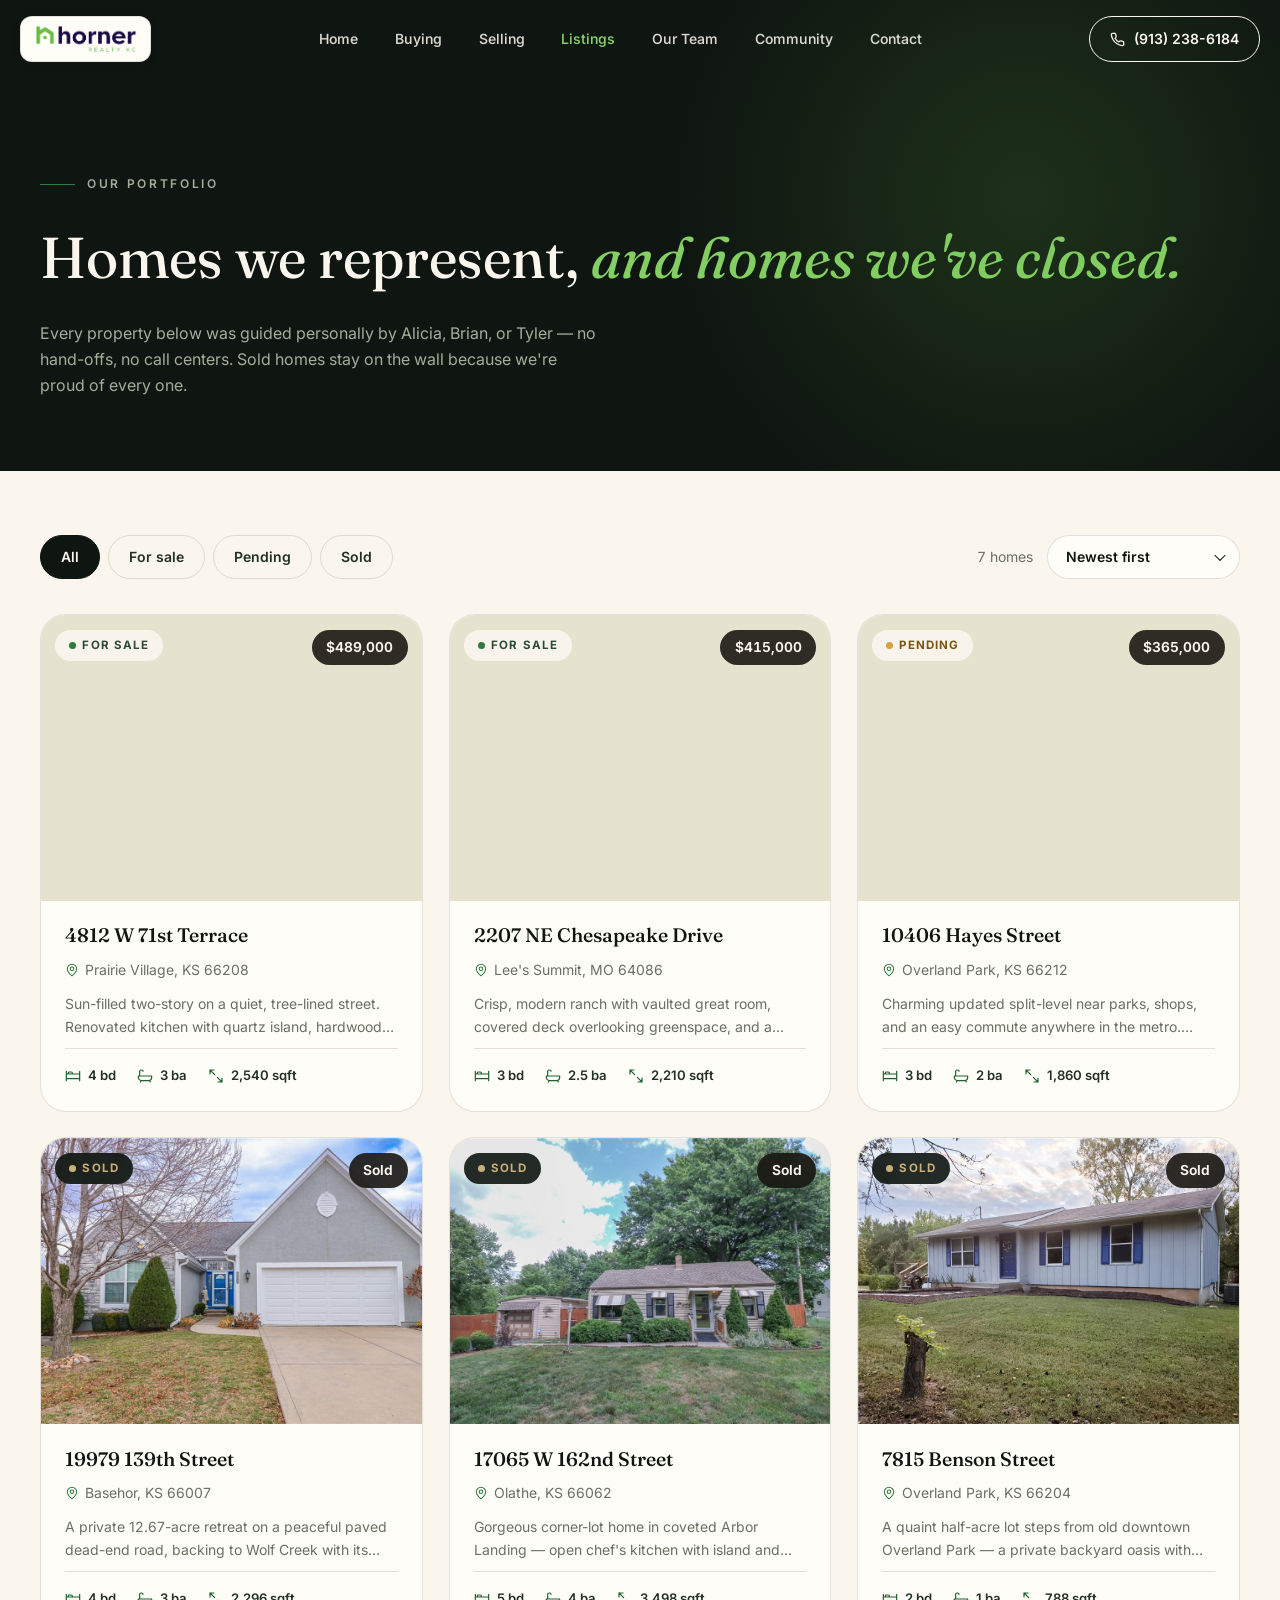
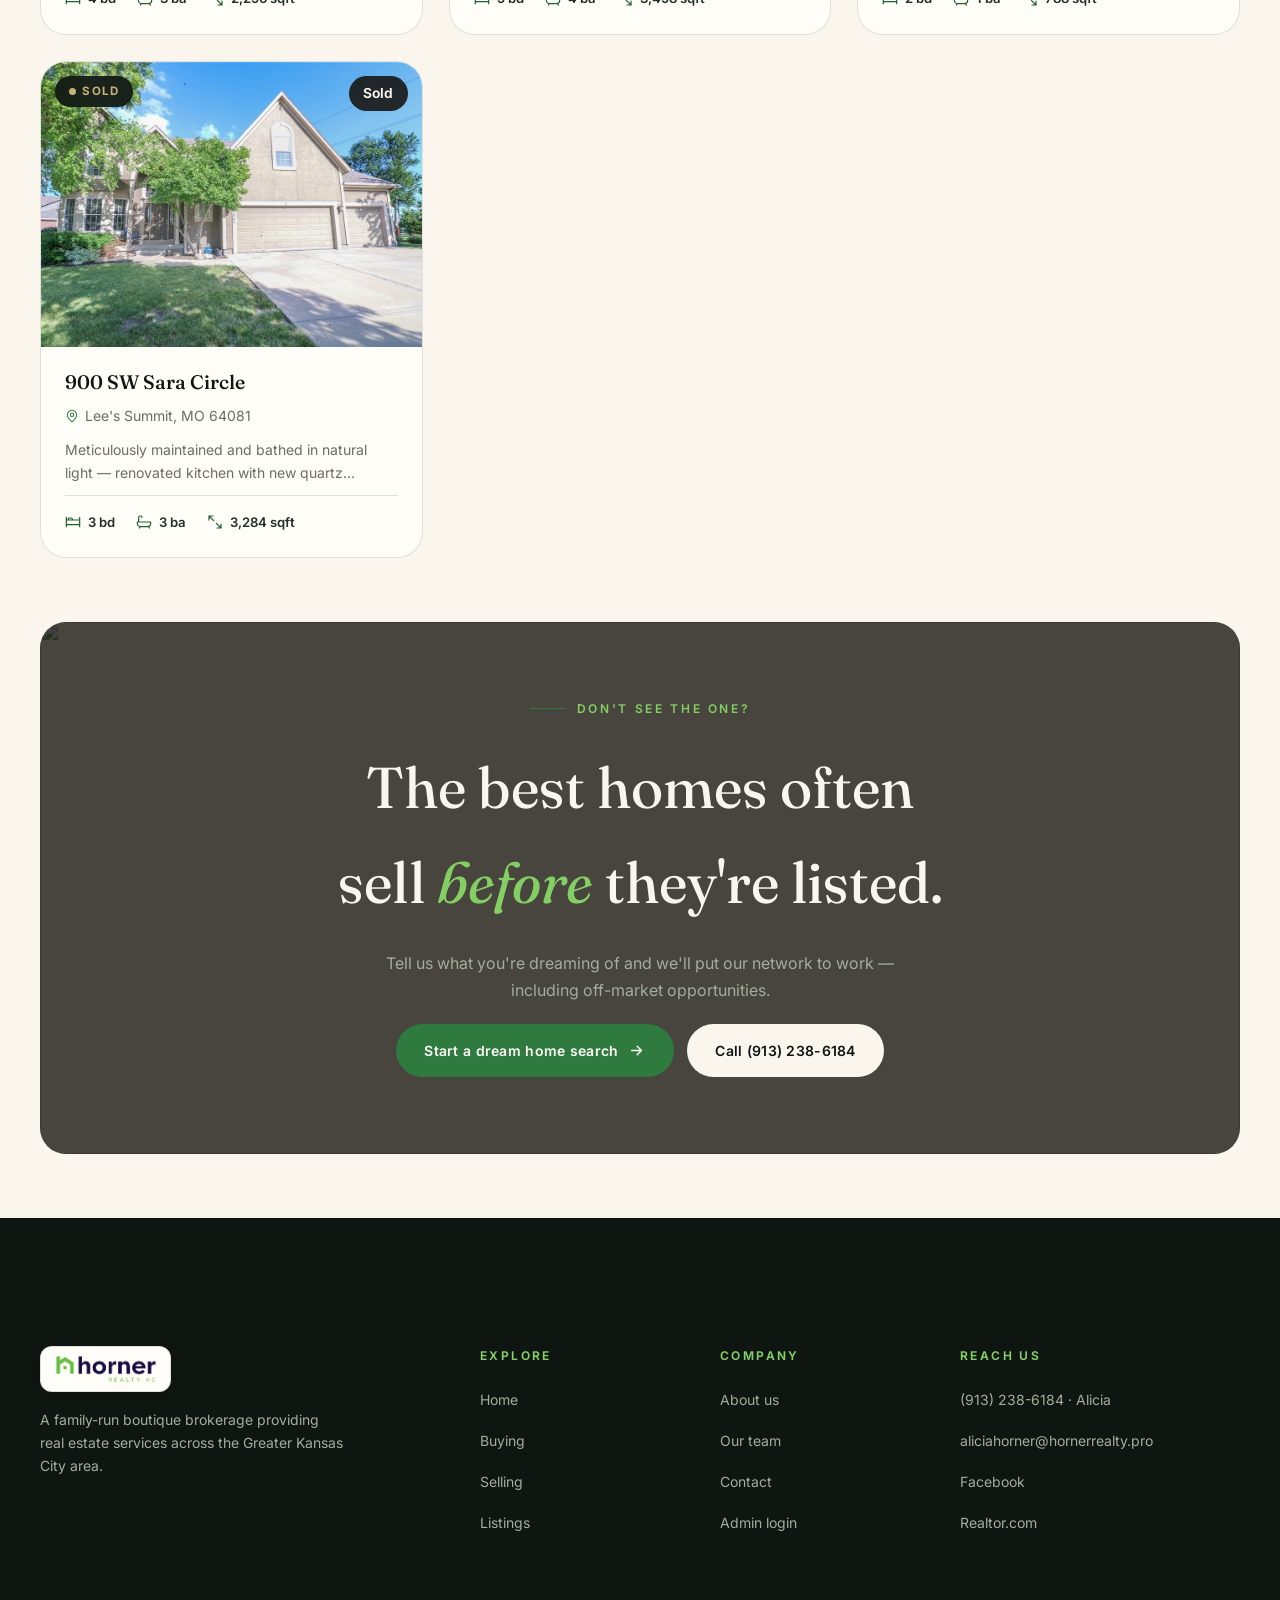
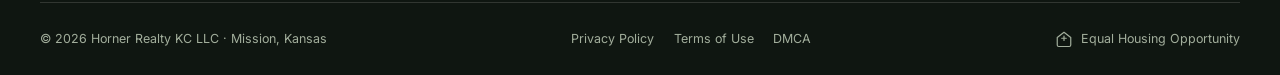
==== listings.html @ be4cdf53 "Horner Realty KC website redesign — boutique green brand, listings, admin back office Co-Authored-By" ====
<!DOCTYPE html>
<html lang="en">
<head>
  <meta charset="utf-8">
  <meta name="viewport" content="width=device-width, initial-scale=1">
  <title>Listings — Horner Realty KC</title>
  <meta name="description" content="Current homes for sale and recently sold properties from Horner Realty KC — Kansas City's family-run boutique brokerage.">
  <link rel="preconnect" href="https://fonts.googleapis.com">
  <link rel="preconnect" href="https://fonts.gstatic.com" crossorigin>
  <link href="https://fonts.googleapis.com/css2?family=Fraunces:ital,opsz,wght@0,9..144,300..700;1,9..144,300..700&family=Inter:wght@400;500;600;700&display=swap" rel="stylesheet">
  <link rel="stylesheet" href="css/style.css">
  <link rel="icon" href="data:image/svg+xml,<svg xmlns='http://www.w3.org/2000/svg' viewBox='0 0 100 100'><rect width='100' height='100' rx='22' fill='%23180c44'/><path d='M50 20 80 46v34H59V62H41v18H20V46Z' fill='%2368bd45'/></svg>">
</head>
<body>
  <a class="skip-link" href="#main">Skip to content</a>

  <header class="site-header">
    <div class="container--wide">
      <nav class="nav" aria-label="Main">
        <a class="brand" href="index.html" aria-label="Horner Realty KC — home">
          <span class="brand__logo"><img src="assets/img/logo.png" alt="Horner Realty KC"></span>
        </a>

        <ul class="nav__links" id="nav-links">
          <li><a href="index.html">Home</a></li>
          <li><a href="index.html#buying">Buying</a></li>
          <li><a href="index.html#selling">Selling</a></li>
          <li><a href="listings.html" aria-current="page">Listings</a></li>
          <li><a href="index.html#team">Our Team</a></li>
          <li><a href="index.html#community">Community</a></li>
          <li><a href="index.html#contact">Contact</a></li>
        </ul>

        <div class="nav__cta">
          <a class="nav__phone" href="tel:+19132386184">
            <svg viewBox="0 0 24 24" fill="none" stroke="currentColor" stroke-width="2" stroke-linecap="round" stroke-linejoin="round" aria-hidden="true"><path d="M22 16.92v3a2 2 0 0 1-2.18 2 19.79 19.79 0 0 1-8.63-3.07 19.5 19.5 0 0 1-6-6 19.79 19.79 0 0 1-3.07-8.67A2 2 0 0 1 4.11 2h3a2 2 0 0 1 2 1.72c.13.96.36 1.9.7 2.81a2 2 0 0 1-.45 2.11L8.09 9.91a16 16 0 0 0 6 6l1.27-1.27a2 2 0 0 1 2.11-.45c.91.34 1.85.57 2.81.7A2 2 0 0 1 22 16.92Z"/></svg>
            <span>(913) 238-6184</span>
          </a>
          <button class="nav__toggle" aria-expanded="false" aria-controls="nav-links" aria-label="Toggle menu">
            <svg class="icon-menu" viewBox="0 0 24 24" fill="none" stroke="currentColor" stroke-width="2" stroke-linecap="round" aria-hidden="true"><path d="M4 7h16M4 12h16M4 17h16"/></svg>
            <svg class="icon-close" viewBox="0 0 24 24" fill="none" stroke="currentColor" stroke-width="2" stroke-linecap="round" aria-hidden="true"><path d="M6 6l12 12M18 6 6 18"/></svg>
          </button>
        </div>
      </nav>
    </div>
  </header>

  <main id="main">
    <section class="page-hero">
      <div class="container">
        <p class="eyebrow">Our portfolio</p>
        <h1>Homes we represent, <em>and homes we've closed.</em></h1>
        <p>Every property below was guided personally by Alicia, Brian, or Tyler — no hand-offs, no call centers. Sold homes stay on the wall because we're proud of every one.</p>
      </div>
    </section>

    <section class="section section--tight">
      <div class="container">
        <div class="toolbar">
          <div class="filter-chips" role="group" aria-label="Filter listings by status">
            <button class="filter-chip" data-filter="all" aria-pressed="true">All</button>
            <button class="filter-chip" data-filter="for-sale" aria-pressed="false">For sale</button>
            <button class="filter-chip" data-filter="pending" aria-pressed="false">Pending</button>
            <button class="filter-chip" data-filter="sold" aria-pressed="false">Sold</button>
          </div>
          <div class="toolbar__right">
            <span class="toolbar__count" id="listing-count" aria-live="polite"></span>
            <div class="select-wrap">
              <label class="sr-only" for="sort-select" style="position:absolute;width:1px;height:1px;overflow:hidden;clip:rect(0 0 0 0)">Sort listings</label>
              <select id="sort-select">
                <option value="newest">Newest first</option>
                <option value="price-desc">Price — high to low</option>
                <option value="price-asc">Price — low to high</option>
                <option value="sqft-desc">Largest first</option>
              </select>
            </div>
          </div>
        </div>

        <div class="listings-grid" id="listings-grid" aria-live="polite"></div>
      </div>
    </section>

    <section class="section section--tight" aria-label="Contact call to action" style="padding-top:0">
      <div class="container">
        <div class="cta-banner">
          <img src="https://images.unsplash.com/photo-1600596542815-ffad4c1539a9?auto=format&fit=crop&w=1800&q=80" alt="" loading="lazy">
          <p class="eyebrow" style="color:var(--green-2)">Don't see the one?</p>
          <h2>The best homes often sell <em>before</em> they're listed.</h2>
          <p>Tell us what you're dreaming of and we'll put our network to work — including off-market opportunities.</p>
          <div class="cta-banner__actions">
            <a class="btn btn--green" href="index.html#contact">Start a dream home search
              <svg viewBox="0 0 24 24" fill="none" stroke="currentColor" stroke-width="2" stroke-linecap="round" stroke-linejoin="round" aria-hidden="true"><path d="M5 12h14m-6-6 6 6-6 6"/></svg></a>
            <a class="btn btn--light" href="tel:+19132386184">Call (913) 238-6184</a>
          </div>
        </div>
      </div>
    </section>
  </main>

  <footer class="site-footer" style="padding-top:var(--space-6)">
    <div class="container">
      <div class="footer-grid" style="border-top:none">
        <div class="footer-about">
          <a class="brand" href="index.html" aria-label="Horner Realty KC">
            <span class="brand__logo"><img src="assets/img/logo.png" alt="Horner Realty KC"></span>
          </a>
          <p>A family-run boutique brokerage providing real estate services across the Greater Kansas City area.</p>
        </div>
        <div>
          <h4>Explore</h4>
          <ul>
            <li><a href="index.html">Home</a></li>
            <li><a href="index.html#buying">Buying</a></li>
            <li><a href="index.html#selling">Selling</a></li>
            <li><a href="listings.html">Listings</a></li>
          </ul>
        </div>
        <div>
          <h4>Company</h4>
          <ul>
            <li><a href="index.html#about">About us</a></li>
            <li><a href="index.html#team">Our team</a></li>
            <li><a href="index.html#contact">Contact</a></li>
            <li><a href="admin.html">Admin login</a></li>
          </ul>
        </div>
        <div>
          <h4>Reach us</h4>
          <ul>
            <li><a href="tel:+19132386184">(913) 238-6184 · Alicia</a></li>
            <li><a href="mailto:aliciahorner@hornerrealty.pro">aliciahorner@hornerrealty.pro</a></li>
            <li><a href="https://www.facebook.com/hornerREALestate/" target="_blank" rel="noopener">Facebook</a></li>
            <li><a href="https://www.realtor.com/realestateagents/Alicia-Horner___117727_" target="_blank" rel="noopener">Realtor.com</a></li>
          </ul>
        </div>
      </div>
      <div class="footer-bottom">
        <p>© 2026 Horner Realty KC LLC · Mission, Kansas</p>
        <div class="legal">
          <a href="#">Privacy Policy</a>
          <a href="#">Terms of Use</a>
          <a href="#">DMCA</a>
        </div>
        <p class="eho">
          <svg viewBox="0 0 24 24" fill="none" stroke="currentColor" stroke-width="1.6" stroke-linecap="round" stroke-linejoin="round" aria-hidden="true"><path d="m3 10 9-7 9 7v10a2 2 0 0 1-2 2H5a2 2 0 0 1-2-2V10Z"/><path d="M12 8v6m-3-3h6"/></svg>
          Equal Housing Opportunity
        </p>
      </div>
    </div>
  </footer>

  <script src="js/data.js"></script>
  <script src="js/main.js"></script>
</body>
</html>
---- css/style.css ----
/* ============================================================
   HORNER REALTY KC — Design System
   Boutique. Warm. Editorial. Kansas City.
   ============================================================ */

:root {
  /* Palette — Horner brand: luxury green + logo navy on warm ivory */
  --ink: #0f1611;
  --ink-2: #17221a;
  --ink-3: #233024;
  --cream: #faf6ee;
  --cream-2: #f2efdf;
  --cream-3: #e5e3cd;
  --green: #2e7a3f;
  --green-2: #84cf63;
  --green-3: #1f6030;
  --gold: #c9b078;
  --navy: #180c44;
  --white: #fffdf8;
  --muted: #687062;
  --muted-on-ink: #a2ae9c;
  --line: rgba(15, 22, 17, 0.12);
  --line-on-ink: rgba(250, 246, 238, 0.14);
  --ok: #4d7257;
  --red: #b4533a;

  /* Type */
  --serif: "Fraunces", "Georgia", serif;
  --sans: "Inter", -apple-system, "Segoe UI", sans-serif;

  /* Scale */
  --text-xs: 0.75rem;
  --text-sm: 0.875rem;
  --text-base: 1rem;
  --text-lg: 1.125rem;
  --text-xl: clamp(1.25rem, 1.1rem + 0.6vw, 1.5rem);
  --text-2xl: clamp(1.6rem, 1.3rem + 1.4vw, 2.4rem);
  --text-3xl: clamp(2.2rem, 1.6rem + 2.8vw, 3.6rem);
  --text-hero: clamp(2.8rem, 1.8rem + 5.2vw, 6.2rem);

  /* Rhythm */
  --space-1: 0.25rem;
  --space-2: 0.5rem;
  --space-3: 1rem;
  --space-4: 1.5rem;
  --space-5: 2.5rem;
  --space-6: 4rem;
  --space-7: clamp(4.5rem, 3rem + 6vw, 8.5rem);

  --radius-sm: 10px;
  --radius: 18px;
  --radius-lg: 26px;
  --radius-pill: 999px;

  --shadow-sm: 0 2px 10px rgba(22, 19, 14, 0.06);
  --shadow: 0 14px 40px -12px rgba(22, 19, 14, 0.18);
  --shadow-lg: 0 30px 70px -20px rgba(22, 19, 14, 0.32);

  --ease: cubic-bezier(0.22, 1, 0.36, 1);
  --container: 1200px;
}

/* ---------- Reset ---------- */
*, *::before, *::after { box-sizing: border-box; margin: 0; padding: 0; }
html { scroll-behavior: smooth; -webkit-text-size-adjust: 100%; }
body {
  font-family: var(--sans);
  font-size: var(--text-base);
  line-height: 1.65;
  color: var(--ink);
  background: var(--cream);
  -webkit-font-smoothing: antialiased;
  overflow-x: clip;
}
img { display: block; max-width: 100%; }
a { color: inherit; text-decoration: none; }
button { font: inherit; cursor: pointer; background: none; border: none; color: inherit; }
input, select, textarea { font: inherit; color: inherit; }
ul, ol { list-style: none; }
::selection { background: var(--green); color: var(--white); }

:focus-visible {
  outline: 2px solid var(--green);
  outline-offset: 3px;
  border-radius: 4px;
}

.container {
  width: min(var(--container), 100% - 2.5rem);
  margin-inline: auto;
}
.container--wide { width: min(1380px, 100% - 2.5rem); margin-inline: auto; }

.skip-link {
  position: fixed; top: -100px; left: 1rem; z-index: 300;
  background: var(--ink); color: var(--cream);
  padding: 0.7rem 1.2rem; border-radius: var(--radius-pill);
  transition: top 0.2s var(--ease);
}
.skip-link:focus { top: 1rem; }

/* ---------- Typography helpers ---------- */
.font-serif { font-family: var(--serif); }
.eyebrow {
  display: inline-flex; align-items: center; gap: 0.75rem;
  font-size: var(--text-xs); font-weight: 600;
  letter-spacing: 0.22em; text-transform: uppercase;
  color: var(--green-3);
}
.eyebrow::before {
  content: ""; width: 2.2rem; height: 1px; background: var(--green);
}
.on-ink .eyebrow { color: var(--green-2); }

.h-display {
  font-family: var(--serif);
  font-weight: 470;
  font-size: var(--text-3xl);
  line-height: 1.08;
  letter-spacing: -0.015em;
  text-wrap: balance;
}
.h-display em {
  font-style: italic;
  font-weight: 380;
  color: var(--green-3);
}
.on-ink .h-display em { color: var(--green-2); }

.lede {
  font-size: var(--text-lg);
  color: var(--muted);
  max-width: 56ch;
}
.on-ink { background: var(--ink); color: var(--cream); }
.on-ink .lede { color: var(--muted-on-ink); }

/* ---------- Buttons ---------- */
.btn {
  display: inline-flex; align-items: center; justify-content: center; gap: 0.6rem;
  padding: 0.95rem 1.8rem;
  border-radius: var(--radius-pill);
  font-weight: 600; font-size: var(--text-sm);
  letter-spacing: 0.02em;
  min-height: 48px;
  transition: transform 0.25s var(--ease), box-shadow 0.25s var(--ease),
              background 0.25s var(--ease), color 0.25s var(--ease), border-color 0.25s var(--ease);
  touch-action: manipulation;
}
.btn:active { transform: scale(0.97); }
.btn svg { width: 17px; height: 17px; flex: none; transition: transform 0.25s var(--ease); }
.btn:hover svg { transform: translateX(3px); }

.btn--primary { background: var(--ink); color: var(--cream); }
.btn--primary:hover { background: var(--ink-3); box-shadow: var(--shadow); transform: translateY(-2px); }
.btn--green { background: var(--green); color: var(--white); }
.btn--green:hover { background: var(--green-3); box-shadow: var(--shadow); transform: translateY(-2px); }
.btn--ghost {
  background: transparent; border: 1px solid var(--line); color: var(--ink);
}
.btn--ghost:hover { border-color: var(--ink); transform: translateY(-2px); }
.on-ink .btn--ghost { border-color: var(--line-on-ink); color: var(--cream); }
.on-ink .btn--ghost:hover { border-color: var(--cream); }
.btn--light { background: var(--cream); color: var(--ink); }
.btn--light:hover { background: var(--white); box-shadow: var(--shadow); transform: translateY(-2px); }

.link-arrow {
  display: inline-flex; align-items: center; gap: 0.5rem;
  font-weight: 600; font-size: var(--text-sm);
  color: var(--green-3);
  border-bottom: 1px solid transparent;
  transition: gap 0.25s var(--ease), color 0.2s;
  min-height: 44px;
}
.link-arrow:hover { gap: 0.85rem; color: var(--ink); }
.on-ink .link-arrow { color: var(--green-2); }
.on-ink .link-arrow:hover { color: var(--cream); }

/* ---------- Header / Nav ---------- */
.site-header {
  position: fixed; inset: 0 0 auto 0; z-index: 100;
  transition: background 0.35s var(--ease), box-shadow 0.35s var(--ease),
              border-color 0.35s var(--ease), color 0.3s;
  border-bottom: 1px solid transparent;
  color: var(--cream);
}
.site-header.is-solid {
  background: rgba(250, 246, 238, 0.86);
  -webkit-backdrop-filter: blur(18px);
  backdrop-filter: blur(18px);
  border-bottom-color: var(--line);
  color: var(--ink);
}
.site-header.header--light { color: var(--ink); }

.nav {
  display: flex; align-items: center; justify-content: space-between;
  gap: 1rem; min-height: 78px;
}
.brand {
  display: inline-flex; align-items: center; gap: 0.8rem;
  font-family: var(--serif);
}
.brand__logo {
  display: inline-flex; align-items: center;
  background: var(--white);
  border: 1px solid var(--line);
  border-radius: 12px;
  padding: 0.5rem 0.85rem;
  box-shadow: var(--shadow-sm);
}
.brand__logo img { height: 28px; width: auto; display: block; }

.nav__links {
  display: flex; align-items: center; gap: 0.4rem;
}
.nav__links a {
  padding: 0.55rem 0.95rem;
  font-size: var(--text-sm); font-weight: 550;
  border-radius: var(--radius-pill);
  opacity: 0.86;
  transition: opacity 0.2s, background 0.2s;
  min-height: 44px; display: inline-flex; align-items: center;
}
.nav__links a:hover { opacity: 1; background: rgba(104, 189, 69, 0.14); }
.nav__links a[aria-current="page"] { opacity: 1; color: var(--green-3); }
.site-header:not(.is-solid):not(.header--light) .nav__links a[aria-current="page"] { color: var(--green-2); }

.nav__cta { display: flex; align-items: center; gap: 0.6rem; }
.nav__phone {
  display: inline-flex; align-items: center; gap: 0.55rem;
  padding: 0.62rem 1.25rem; min-height: 46px;
  border-radius: var(--radius-pill);
  border: 1px solid currentColor;
  font-size: var(--text-sm); font-weight: 600;
  transition: background 0.25s var(--ease), color 0.25s var(--ease), border-color 0.25s;
}
.nav__phone svg { width: 15px; height: 15px; }
.nav__phone:hover { background: var(--green); border-color: var(--green); color: var(--white); }

.nav__toggle {
  display: none;
  width: 46px; height: 46px;
  border-radius: 12px;
  border: 1px solid currentColor;
  place-items: center;
}
.nav__toggle svg { width: 20px; height: 20px; }
.nav__toggle .icon-close { display: none; }
.nav__toggle[aria-expanded="true"] .icon-menu { display: none; }
.nav__toggle[aria-expanded="true"] .icon-close { display: block; }

@media (max-width: 900px) {
  .nav__links {
    position: fixed; inset: 0; z-index: -1;
    flex-direction: column; justify-content: center; gap: 0.4rem;
    background: var(--ink);
    color: var(--cream);
    opacity: 0; visibility: hidden;
    transition: opacity 0.35s var(--ease), visibility 0.35s;
  }
  .nav__links a { font-family: var(--serif); font-size: 1.7rem; font-weight: 450; }
  .nav__links.is-open { opacity: 1; visibility: visible; }
  .nav__toggle { display: grid; }
  .nav__phone span { display: none; }
  .nav__phone { padding: 0.62rem 0.9rem; }
  body.nav-locked { overflow: hidden; }
}

/* ---------- Hero ---------- */
.hero {
  position: relative;
  min-height: 100svh;
  display: flex; flex-direction: column; justify-content: flex-end;
  color: var(--cream);
  isolation: isolate;
  overflow: clip;
}
.hero__bg {
  position: absolute; inset: 0; z-index: -2;
}
.hero__bg img {
  width: 100%; height: 100%; object-fit: cover;
  animation: heroZoom 14s var(--ease) forwards;
}
@keyframes heroZoom { from { transform: scale(1.12); } to { transform: scale(1); } }
.hero::after {
  content: ""; position: absolute; inset: 0; z-index: -1;
  background:
    linear-gradient(to top, rgba(22, 19, 14, 0.92) 0%, rgba(22, 19, 14, 0.42) 45%, rgba(22, 19, 14, 0.38) 100%);
}
.hero__inner { padding-block: 9rem var(--space-5); }
.hero__eyebrow {
  display: inline-flex; align-items: center; gap: 0.7rem;
  font-size: var(--text-xs); font-weight: 600;
  letter-spacing: 0.26em; text-transform: uppercase;
  color: var(--green-2);
  margin-bottom: var(--space-4);
}
.hero__eyebrow::before { content: ""; width: 2.4rem; height: 1px; background: var(--green-2); }
.hero h1 {
  font-family: var(--serif);
  font-size: var(--text-hero);
  font-weight: 440;
  line-height: 1.02;
  letter-spacing: -0.02em;
  max-width: 12ch;
  text-wrap: balance;
}
.hero h1 em { font-style: italic; font-weight: 360; color: var(--green-2); }
.hero__sub {
  margin-top: var(--space-4);
  font-size: var(--text-lg);
  color: rgba(250, 246, 238, 0.82);
  max-width: 46ch;
}
.hero__actions { display: flex; flex-wrap: wrap; gap: 0.85rem; margin-top: var(--space-5); }

.hero__stats {
  margin-top: var(--space-6);
  border-top: 1px solid var(--line-on-ink);
  display: grid;
  grid-template-columns: repeat(auto-fit, minmax(170px, 1fr));
}
.hero__stat {
  padding: 1.4rem 1.5rem 1.6rem 0;
  display: flex; flex-direction: column; gap: 0.15rem;
}
.hero__stat + .hero__stat { border-left: 1px solid var(--line-on-ink); padding-left: 1.5rem; }
.hero__stat strong {
  font-family: var(--serif);
  font-size: clamp(1.7rem, 1.4rem + 1.4vw, 2.6rem);
  font-weight: 470;
  color: var(--white);
}
.hero__stat strong sup { font-size: 0.55em; color: var(--green-2); }
.hero__stat span { font-size: var(--text-xs); letter-spacing: 0.14em; text-transform: uppercase; color: var(--muted-on-ink); }
@media (max-width: 640px) {
  .hero__stat + .hero__stat { border-left: none; padding-left: 0; }
  .hero__stat { padding-block: 0.9rem; border-bottom: 1px solid var(--line-on-ink); }
}

.hero__scroll {
  position: absolute; right: 2rem; bottom: 2.2rem;
  display: flex; align-items: center; gap: 0.6rem;
  font-size: var(--text-xs); letter-spacing: 0.2em; text-transform: uppercase;
  color: var(--muted-on-ink);
  writing-mode: vertical-rl;
}
.hero__scroll::after {
  content: ""; width: 1px; height: 46px;
  background: linear-gradient(var(--green-2), transparent);
  animation: scrollPulse 2.2s ease-in-out infinite;
}
@keyframes scrollPulse { 50% { transform: translateY(8px); opacity: 0.5; } }
@media (max-width: 900px) { .hero__scroll { display: none; } }

/* ---------- Marquee ---------- */
.marquee {
  border-block: 1px solid var(--line);
  background: var(--cream-2);
  overflow: hidden;
  padding-block: 1.05rem;
}
.marquee__track {
  display: flex; gap: 3rem; width: max-content;
  animation: marquee 36s linear infinite;
}
.marquee:hover .marquee__track { animation-play-state: paused; }
.marquee__track span {
  display: inline-flex; align-items: center; gap: 3rem;
  font-family: var(--serif); font-size: 1.05rem; font-weight: 470;
  letter-spacing: 0.06em; color: var(--ink);
  white-space: nowrap;
}
.marquee__track span::after { content: "✦"; font-size: 0.6rem; color: var(--green); }
@keyframes marquee { to { transform: translateX(-50%); } }

/* ---------- Sections ---------- */
.section { padding-block: var(--space-7); position: relative; }
.section--tight { padding-block: var(--space-6); }
.section-head {
  display: flex; flex-wrap: wrap; align-items: flex-end; justify-content: space-between;
  gap: 1.2rem 2.5rem;
  margin-bottom: var(--space-6);
}
.section-head .h-display { max-width: 22ch; }
.section-head__side { max-width: 38ch; display: flex; flex-direction: column; align-items: flex-start; gap: 1rem; }
.section-head__side p { color: var(--muted); font-size: var(--text-sm); }
.on-ink .section-head__side p { color: var(--muted-on-ink); }

/* ---------- Welcome / editorial split ---------- */
.welcome { display: grid; grid-template-columns: minmax(0, 5fr) minmax(0, 6fr); gap: clamp(2rem, 5vw, 5.5rem); align-items: center; }
.welcome__media { position: relative; }
.welcome__media .frame {
  border-radius: var(--radius-lg);
  overflow: hidden;
  aspect-ratio: 4 / 5;
  box-shadow: var(--shadow-lg);
}
.welcome__media .frame img { width: 100%; height: 100%; object-fit: cover; transition: transform 0.9s var(--ease); }
.welcome__media:hover .frame img { transform: scale(1.04); }
.welcome__badge {
  position: absolute; left: -1.2rem; bottom: 2rem;
  background: var(--ink); color: var(--cream);
  border-radius: var(--radius);
  padding: 1.1rem 1.4rem;
  display: flex; align-items: center; gap: 0.9rem;
  box-shadow: var(--shadow-lg);
  max-width: 86%;
}
.welcome__badge .num { font-family: var(--serif); font-size: 2rem; font-weight: 500; color: var(--green-2); line-height: 1; }
.welcome__badge p { font-size: var(--text-xs); letter-spacing: 0.08em; text-transform: uppercase; color: var(--muted-on-ink); line-height: 1.5; }
.welcome__body .h-display { margin: 1.1rem 0 1.4rem; }
.welcome__body > p { color: var(--muted); margin-bottom: 1.1rem; max-width: 58ch; }
.welcome__sig {
  display: flex; align-items: center; gap: 1rem;
  margin-top: 1.8rem;
}
.welcome__sig img { width: 84px; height: 52px; object-fit: cover; border-radius: 10px; box-shadow: var(--shadow-sm); }
.welcome__sig .name { font-family: var(--serif); font-style: italic; font-size: 1.15rem; }
.welcome__sig .role { font-size: var(--text-xs); letter-spacing: 0.12em; text-transform: uppercase; color: var(--muted); }
@media (max-width: 900px) {
  .welcome { grid-template-columns: 1fr; }
  .welcome__media { max-width: 440px; }
  .welcome__badge { left: 1rem; bottom: -1.2rem; }
}

/* ---------- Service cards ---------- */
.services-grid {
  display: grid; grid-template-columns: repeat(2, minmax(0, 1fr));
  gap: 1.4rem;
}
.service-card {
  position: relative;
  border-radius: var(--radius-lg);
  overflow: hidden;
  min-height: 460px;
  display: flex; flex-direction: column; justify-content: flex-end;
  color: var(--cream);
  isolation: isolate;
}
.service-card img {
  position: absolute; inset: 0; z-index: -2;
  width: 100%; height: 100%; object-fit: cover;
  transition: transform 0.9s var(--ease);
}
.service-card::after {
  content: ""; position: absolute; inset: 0; z-index: -1;
  background: linear-gradient(to top, rgba(22,19,14,0.92), rgba(22,19,14,0.18) 60%, rgba(22,19,14,0.12));
  transition: background 0.4s;
}
.service-card:hover img { transform: scale(1.05); }
.service-card__body { padding: clamp(1.4rem, 3vw, 2.4rem); }
.service-card__tag {
  font-size: var(--text-xs); font-weight: 600; letter-spacing: 0.2em; text-transform: uppercase;
  color: var(--green-2);
}
.service-card h3 {
  font-family: var(--serif); font-size: var(--text-2xl); font-weight: 460;
  margin: 0.5rem 0 0.7rem;
}
.service-card p { color: rgba(250,246,238,0.8); font-size: var(--text-sm); max-width: 46ch; margin-bottom: 1.2rem; }
@media (max-width: 800px) {
  .services-grid { grid-template-columns: 1fr; }
  .service-card { min-height: 380px; }
}

.service-minis {
  margin-top: 1.4rem;
  display: grid; grid-template-columns: repeat(3, minmax(0, 1fr)); gap: 1.4rem;
}
.mini-card {
  background: var(--white);
  border: 1px solid var(--line);
  border-radius: var(--radius);
  padding: 1.6rem;
  display: flex; flex-direction: column; gap: 0.55rem; align-items: flex-start;
  transition: transform 0.3s var(--ease), box-shadow 0.3s var(--ease), border-color 0.3s;
}
.mini-card:hover { transform: translateY(-4px); box-shadow: var(--shadow); border-color: var(--green-2); }
.mini-card .ic {
  width: 46px; height: 46px; border-radius: 13px;
  display: grid; place-items: center;
  background: var(--cream-2); color: var(--green-3);
  margin-bottom: 0.4rem;
}
.mini-card .ic svg { width: 21px; height: 21px; }
.mini-card h4 { font-family: var(--serif); font-size: 1.18rem; font-weight: 520; }
.mini-card p { font-size: var(--text-sm); color: var(--muted); }
.mini-card .link-arrow { margin-top: auto; }
@media (max-width: 800px) { .service-minis { grid-template-columns: 1fr; } }

/* ---------- Listing cards ---------- */
.listings-grid {
  display: grid;
  grid-template-columns: repeat(auto-fill, minmax(310px, 1fr));
  gap: 1.6rem;
}
.listing-card {
  background: var(--white);
  border: 1px solid var(--line);
  border-radius: var(--radius-lg);
  overflow: hidden;
  display: flex; flex-direction: column;
  transition: transform 0.35s var(--ease), box-shadow 0.35s var(--ease);
}
.listing-card:hover { transform: translateY(-6px); box-shadow: var(--shadow-lg); }
.listing-card__media {
  position: relative; aspect-ratio: 4 / 3; overflow: hidden;
  background: var(--cream-3);
}
.listing-card__media img {
  width: 100%; height: 100%; object-fit: cover;
  transition: transform 0.8s var(--ease);
}
.listing-card:hover .listing-card__media img { transform: scale(1.06); }
.listing-card__chips {
  position: absolute; inset: 0.9rem 0.9rem auto 0.9rem;
  display: flex; justify-content: space-between; align-items: flex-start; gap: 0.5rem;
}
.chip {
  display: inline-flex; align-items: center; gap: 0.4rem;
  padding: 0.38rem 0.85rem;
  border-radius: var(--radius-pill);
  font-size: 0.72rem; font-weight: 700; letter-spacing: 0.1em; text-transform: uppercase;
  background: rgba(250, 246, 238, 0.92);
  -webkit-backdrop-filter: blur(8px);
  backdrop-filter: blur(8px);
  color: var(--ink);
}
.chip::before { content: ""; width: 7px; height: 7px; border-radius: 50%; background: var(--green); }
.chip--sale { color: #2e4a36; }
.chip--sale::before { background: var(--green); }
.chip--sold { background: rgba(15, 22, 17, 0.9); color: var(--gold); }
.chip--sold::before { background: var(--gold); }
.chip--pending { color: #7a5410; }
.chip--pending::before { background: #d9a23c; }
.listing-card__price {
  margin-left: auto;
  background: rgba(22, 19, 14, 0.88);
  -webkit-backdrop-filter: blur(8px);
  backdrop-filter: blur(8px);
  color: var(--cream);
  padding: 0.4rem 0.9rem;
  border-radius: var(--radius-pill);
  font-weight: 650; font-size: 0.86rem;
  font-variant-numeric: tabular-nums;
}
.listing-card__body { padding: 1.4rem 1.5rem 1.5rem; display: flex; flex-direction: column; gap: 0.65rem; flex: 1; }
.listing-card__addr { font-family: var(--serif); font-size: 1.22rem; font-weight: 520; line-height: 1.25; }
.listing-card__loc { font-size: var(--text-sm); color: var(--muted); display: flex; align-items: center; gap: 0.4rem; }
.listing-card__loc svg { width: 14px; height: 14px; color: var(--green); flex: none; }
.listing-card__desc {
  font-size: var(--text-sm); color: var(--muted);
  display: -webkit-box; -webkit-line-clamp: 2; -webkit-box-orient: vertical; overflow: hidden;
}
.listing-card__meta {
  margin-top: auto; padding-top: 1rem;
  border-top: 1px solid var(--line);
  display: flex; gap: 1.3rem;
  font-size: 0.82rem; font-weight: 600; color: var(--ink-3);
}
.listing-card__meta span { display: inline-flex; align-items: center; gap: 0.45rem; }
.listing-card__meta svg { width: 16px; height: 16px; color: var(--green-3); }

/* ---------- Sold showcase (dark) ---------- */
.sold-scroll {
  display: grid; grid-auto-flow: column;
  grid-auto-columns: clamp(290px, 30vw, 400px);
  gap: 1.4rem;
  overflow-x: auto;
  scroll-snap-type: x mandatory;
  padding: 0.4rem 0.4rem 1.6rem;
  margin-inline: -0.4rem;
  scrollbar-width: thin;
  scrollbar-color: var(--green-3) transparent;
}
.sold-scroll::-webkit-scrollbar { height: 6px; }
.sold-scroll::-webkit-scrollbar-thumb { background: var(--ink-3); border-radius: 3px; }
.sold-card {
  scroll-snap-align: start;
  position: relative;
  border-radius: var(--radius-lg);
  overflow: hidden;
  aspect-ratio: 4 / 4.6;
  display: flex; flex-direction: column; justify-content: flex-end;
  isolation: isolate;
  background: var(--ink-2);
}
.sold-card img {
  position: absolute; inset: 0; z-index: -2;
  width: 100%; height: 100%; object-fit: cover;
  transition: transform 0.8s var(--ease), filter 0.5s;
}
.sold-card::after {
  content: ""; position: absolute; inset: 0; z-index: -1;
  background: linear-gradient(to top, rgba(22,19,14,0.94) 8%, rgba(22,19,14,0.1) 55%);
}
.sold-card:hover img { transform: scale(1.05); }
.sold-card__body { padding: 1.5rem; display: flex; flex-direction: column; gap: 0.4rem; }
.sold-card__body .chip { align-self: flex-start; margin-bottom: 0.4rem; }
.sold-card__addr { font-family: var(--serif); font-size: 1.25rem; font-weight: 500; color: var(--white); line-height: 1.25; }
.sold-card__meta { font-size: 0.82rem; color: var(--muted-on-ink); font-weight: 550; }

/* ---------- Team ---------- */
.team-grid { display: grid; grid-template-columns: repeat(3, minmax(0, 1fr)); gap: 1.5rem; }
.team-card {
  background: var(--white);
  border: 1px solid var(--line);
  border-radius: var(--radius-lg);
  padding: 2rem 1.9rem;
  display: flex; flex-direction: column; gap: 0.85rem;
  transition: transform 0.35s var(--ease), box-shadow 0.35s var(--ease);
}
.team-card:hover { transform: translateY(-6px); box-shadow: var(--shadow-lg); }
.team-card__top { display: flex; align-items: center; gap: 1.1rem; }
.team-card__avatar {
  width: 72px; height: 72px; flex: none;
  border-radius: 50%;
  display: grid; place-items: center;
  background: var(--ink);
  color: var(--green-2);
  font-family: var(--serif); font-size: 1.7rem; font-style: italic; font-weight: 500;
  border: 2px solid var(--green-2);
}
.team-card h3 { font-family: var(--serif); font-size: 1.4rem; font-weight: 530; line-height: 1.2; }
.team-card .role { font-size: var(--text-xs); font-weight: 650; letter-spacing: 0.16em; text-transform: uppercase; color: var(--green-3); margin-top: 0.2rem; }
.team-card .bio { font-size: var(--text-sm); color: var(--muted); flex: 1; }
.team-card__contacts { display: flex; flex-wrap: wrap; gap: 0.55rem; padding-top: 0.4rem; }
.contact-pill {
  display: inline-flex; align-items: center; gap: 0.45rem;
  border: 1px solid var(--line);
  border-radius: var(--radius-pill);
  padding: 0.5rem 1rem; min-height: 42px;
  font-size: 0.8rem; font-weight: 600;
  transition: border-color 0.25s, background 0.25s, color 0.25s;
}
.contact-pill svg { width: 14px; height: 14px; color: var(--green-3); }
.contact-pill:hover { background: var(--ink); color: var(--cream); border-color: var(--ink); }
.contact-pill:hover svg { color: var(--green-2); }
@media (max-width: 900px) { .team-grid { grid-template-columns: 1fr; max-width: 460px; } }

/* ---------- Values ---------- */
.values-band { border-block: 1px solid var(--line-on-ink); }
.values-grid { display: grid; grid-template-columns: repeat(3, minmax(0, 1fr)); }
.value-item { padding: clamp(1.8rem, 3.5vw, 3rem) clamp(1.2rem, 3vw, 2.6rem); }
.value-item + .value-item { border-left: 1px solid var(--line-on-ink); }
.value-item .num { font-family: var(--serif); font-style: italic; color: var(--green-2); font-size: 1rem; }
.value-item h3 { font-family: var(--serif); font-size: var(--text-xl); font-weight: 480; margin: 0.6rem 0 0.6rem; color: var(--white); }
.value-item p { font-size: var(--text-sm); color: var(--muted-on-ink); }
@media (max-width: 800px) {
  .values-grid { grid-template-columns: 1fr; }
  .value-item + .value-item { border-left: none; border-top: 1px solid var(--line-on-ink); }
}

/* ---------- Quote band ---------- */
.quote-band { text-align: center; }
.quote-band blockquote {
  font-family: var(--serif);
  font-size: clamp(1.5rem, 1.1rem + 2.2vw, 2.7rem);
  font-weight: 420; font-style: italic;
  line-height: 1.3;
  max-width: 26ch; margin-inline: auto;
  text-wrap: balance;
}
.quote-band blockquote span { color: var(--green-3); }
.quote-band figcaption {
  margin-top: 1.6rem;
  font-size: var(--text-xs); font-weight: 650; letter-spacing: 0.2em; text-transform: uppercase;
  color: var(--muted);
}

/* ---------- Community ---------- */
.community-grid {
  display: grid; grid-template-columns: repeat(4, minmax(0, 1fr)); gap: 1.2rem;
}
.community-tile {
  position: relative; border-radius: var(--radius);
  overflow: hidden; aspect-ratio: 3 / 3.8;
  display: flex; align-items: flex-end;
  isolation: isolate;
}
.community-tile img {
  position: absolute; inset: 0; z-index: -2;
  width: 100%; height: 100%; object-fit: cover;
  transition: transform 0.7s var(--ease);
}
.community-tile::after {
  content: ""; position: absolute; inset: 0; z-index: -1;
  background: linear-gradient(to top, rgba(22,19,14,0.82), transparent 55%);
}
.community-tile:hover img { transform: scale(1.06); }
.community-tile figcaption { padding: 1.2rem; color: var(--white); }
.community-tile figcaption strong { font-family: var(--serif); font-size: 1.15rem; font-weight: 520; display: block; }
.community-tile figcaption span { font-size: 0.74rem; letter-spacing: 0.12em; text-transform: uppercase; color: var(--green-2); }
@media (max-width: 900px) { .community-grid { grid-template-columns: repeat(2, 1fr); } }

/* ---------- CTA banner ---------- */
.cta-banner {
  position: relative;
  border-radius: var(--radius-lg);
  overflow: hidden;
  padding: clamp(2.5rem, 6vw, 5rem);
  color: var(--cream);
  isolation: isolate;
  text-align: center;
  display: flex; flex-direction: column; align-items: center; gap: 1.3rem;
}
.cta-banner img { position: absolute; inset: 0; z-index: -2; width: 100%; height: 100%; object-fit: cover; }
.cta-banner::after { content: ""; position: absolute; inset: 0; z-index: -1; background: rgba(22, 19, 14, 0.78); }
.cta-banner h2 { font-family: var(--serif); font-size: var(--text-3xl); font-weight: 450; max-width: 18ch; text-wrap: balance; }
.cta-banner h2 em { font-style: italic; color: var(--green-2); }
.cta-banner p { color: var(--muted-on-ink); max-width: 52ch; }
.cta-banner__actions { display: flex; flex-wrap: wrap; gap: 0.8rem; justify-content: center; }

/* ---------- Contact ---------- */
.contact-wrap {
  display: grid; grid-template-columns: minmax(0, 5fr) minmax(0, 7fr);
  background: var(--ink); color: var(--cream);
  border-radius: var(--radius-lg);
  overflow: hidden;
}
.contact-info { padding: clamp(1.8rem, 4vw, 3.2rem); display: flex; flex-direction: column; gap: 1.6rem; background: var(--ink-2); }
.contact-info h3 { font-family: var(--serif); font-size: var(--text-2xl); font-weight: 460; }
.contact-info h3 em { font-style: italic; color: var(--green-2); }
.contact-list { display: flex; flex-direction: column; gap: 1.1rem; }
.contact-list a, .contact-list .row { display: flex; gap: 0.95rem; align-items: flex-start; }
.contact-list .ic {
  width: 42px; height: 42px; flex: none; border-radius: 12px;
  display: grid; place-items: center;
  background: rgba(104, 189, 69, 0.16); color: var(--green-2);
}
.contact-list .ic svg { width: 18px; height: 18px; }
.contact-list strong { display: block; font-size: 0.74rem; font-weight: 650; letter-spacing: 0.14em; text-transform: uppercase; color: var(--muted-on-ink); margin-bottom: 0.1rem; }
.contact-list span { font-size: 0.95rem; font-weight: 550; color: var(--cream); }
.contact-list a:hover span { color: var(--green-2); }
.contact-socials { display: flex; gap: 0.6rem; margin-top: auto; }
.contact-socials a {
  min-height: 44px; padding: 0.55rem 1.1rem;
  display: inline-flex; align-items: center; gap: 0.5rem;
  border: 1px solid var(--line-on-ink); border-radius: var(--radius-pill);
  font-size: 0.8rem; font-weight: 600;
  transition: border-color 0.25s, background 0.25s;
}
.contact-socials a:hover { border-color: var(--green-2); background: rgba(104, 189, 69, 0.12); }

.contact-form { padding: clamp(1.8rem, 4vw, 3.2rem); display: flex; flex-direction: column; gap: 1.15rem; }
.form-row { display: grid; grid-template-columns: 1fr 1fr; gap: 1.15rem; }
.field { display: flex; flex-direction: column; gap: 0.45rem; }
.field label { font-size: 0.8rem; font-weight: 650; letter-spacing: 0.05em; color: var(--cream); }
.field label .req { color: var(--green-2); }
.field input, .field select, .field textarea {
  background: rgba(250, 246, 238, 0.06);
  border: 1px solid var(--line-on-ink);
  border-radius: var(--radius-sm);
  padding: 0.85rem 1rem;
  min-height: 50px;
  color: var(--cream);
  transition: border-color 0.25s, background 0.25s;
}
.field textarea { min-height: 120px; resize: vertical; }
.field input::placeholder, .field textarea::placeholder { color: rgba(169, 159, 142, 0.65); }
.field input:focus, .field select:focus, .field textarea:focus {
  outline: none; border-color: var(--green-2); background: rgba(250, 246, 238, 0.1);
}
.field select option { color: var(--ink); background: var(--cream); }
.field .hint { font-size: 0.74rem; color: var(--muted-on-ink); }
.consent { display: flex; gap: 0.7rem; align-items: flex-start; font-size: 0.78rem; color: var(--muted-on-ink); }
.consent input { width: 17px; height: 17px; margin-top: 2px; accent-color: var(--green); flex: none; }
.form-success {
  display: none;
  background: rgba(77, 114, 87, 0.18);
  border: 1px solid rgba(77, 114, 87, 0.6);
  color: #b7d4bf;
  border-radius: var(--radius-sm);
  padding: 0.9rem 1.1rem; font-size: var(--text-sm);
}
.form-success.is-visible { display: block; }
@media (max-width: 900px) {
  .contact-wrap { grid-template-columns: 1fr; }
  .form-row { grid-template-columns: 1fr; }
}

/* ---------- Footer ---------- */
.site-footer { background: var(--ink); color: var(--cream); padding-top: var(--space-7); }
.footer-cta { text-align: center; padding-bottom: var(--space-6); }
.footer-cta h2 {
  font-family: var(--serif); font-weight: 430;
  font-size: clamp(2.4rem, 1.6rem + 4.5vw, 5.2rem);
  line-height: 1.05; letter-spacing: -0.015em; text-wrap: balance;
}
.footer-cta h2 em { font-style: italic; color: var(--green-2); }
.footer-cta .btn { margin-top: 2rem; }
.footer-grid {
  border-top: 1px solid var(--line-on-ink);
  padding-block: var(--space-6);
  display: grid; grid-template-columns: 2fr 1fr 1fr 1.4fr; gap: 2.5rem;
}
.footer-grid h4 { font-size: var(--text-xs); font-weight: 650; letter-spacing: 0.2em; text-transform: uppercase; color: var(--green-2); margin-bottom: 1.1rem; }
.footer-grid ul { display: flex; flex-direction: column; gap: 0.55rem; }
.footer-grid ul a { color: var(--muted-on-ink); font-size: var(--text-sm); transition: color 0.2s; min-height: 32px; display: inline-flex; align-items: center; }
.footer-grid ul a:hover { color: var(--cream); }
.footer-about p { color: var(--muted-on-ink); font-size: var(--text-sm); max-width: 34ch; margin-top: 1rem; }
.footer-bottom {
  border-top: 1px solid var(--line-on-ink);
  padding-block: 1.6rem;
  display: flex; flex-wrap: wrap; gap: 0.8rem 2rem; align-items: center; justify-content: space-between;
  font-size: 0.78rem; color: var(--muted-on-ink);
}
.footer-bottom .legal { display: flex; flex-wrap: wrap; gap: 1.2rem; }
.footer-bottom a:hover { color: var(--cream); }
.eho { display: inline-flex; align-items: center; gap: 0.5rem; }
.eho svg { width: 18px; height: 18px; }
@media (max-width: 900px) { .footer-grid { grid-template-columns: 1fr 1fr; } .footer-about { grid-column: 1 / -1; } }

/* ---------- Page hero (interior pages) ---------- */
.page-hero {
  background: var(--ink); color: var(--cream);
  padding: 10rem 0 4.5rem;
  position: relative; overflow: clip;
}
.page-hero::before {
  content: "";
  position: absolute; inset: -40% -10% auto auto;
  width: 60%; aspect-ratio: 1;
  background: radial-gradient(circle, rgba(104, 189, 69, 0.16), transparent 65%);
  pointer-events: none;
}
.page-hero h1 { font-family: var(--serif); font-size: var(--text-3xl); font-weight: 450; margin-top: 1rem; }
.page-hero h1 em { font-style: italic; color: var(--green-2); }
.page-hero p { color: var(--muted-on-ink); margin-top: 0.9rem; max-width: 56ch; }

/* ---------- Filters / toolbar ---------- */
.toolbar {
  display: flex; flex-wrap: wrap; align-items: center; gap: 0.8rem;
  margin-bottom: 2.2rem;
}
.filter-chips { display: flex; flex-wrap: wrap; gap: 0.5rem; }
.filter-chip {
  padding: 0.55rem 1.25rem; min-height: 44px;
  border-radius: var(--radius-pill);
  border: 1px solid var(--line);
  font-size: var(--text-sm); font-weight: 600;
  background: transparent; color: var(--ink-3);
  transition: background 0.25s, color 0.25s, border-color 0.25s;
}
.filter-chip:hover { border-color: var(--ink); }
.filter-chip[aria-pressed="true"] { background: var(--ink); color: var(--cream); border-color: var(--ink); }
.toolbar__right { margin-left: auto; display: flex; align-items: center; gap: 0.9rem; }
.toolbar__count { font-size: var(--text-sm); color: var(--muted); font-variant-numeric: tabular-nums; }
.select-wrap { position: relative; }
.select-wrap select {
  appearance: none;
  padding: 0.6rem 2.4rem 0.6rem 1.1rem; min-height: 44px;
  border: 1px solid var(--line); border-radius: var(--radius-pill);
  background: var(--white); font-size: var(--text-sm); font-weight: 600;
  cursor: pointer;
}
.select-wrap::after {
  content: ""; position: absolute; right: 1rem; top: 50%;
  width: 8px; height: 8px;
  border-right: 1.5px solid var(--ink); border-bottom: 1.5px solid var(--ink);
  transform: translateY(-70%) rotate(45deg);
  pointer-events: none;
}

.empty-state {
  text-align: center;
  border: 1px dashed var(--line);
  border-radius: var(--radius-lg);
  padding: 4rem 2rem;
  display: flex; flex-direction: column; align-items: center; gap: 0.9rem;
  background: var(--white);
}
.empty-state .ic {
  width: 60px; height: 60px; border-radius: 50%;
  display: grid; place-items: center;
  background: var(--cream-2); color: var(--green-3);
}
.empty-state .ic svg { width: 26px; height: 26px; }
.empty-state h3 { font-family: var(--serif); font-size: var(--text-xl); font-weight: 500; }
.empty-state p { color: var(--muted); font-size: var(--text-sm); max-width: 44ch; }

/* ---------- Reveal animations ---------- */
.reveal { opacity: 0; transform: translateY(26px); transition: opacity 0.8s var(--ease), transform 0.8s var(--ease); }
.reveal.is-in { opacity: 1; transform: none; }
.reveal-stagger > * { opacity: 0; transform: translateY(26px); transition: opacity 0.7s var(--ease), transform 0.7s var(--ease); }
.reveal-stagger.is-in > * { opacity: 1; transform: none; }
.reveal-stagger.is-in > *:nth-child(1) { transition-delay: 0.05s; }
.reveal-stagger.is-in > *:nth-child(2) { transition-delay: 0.13s; }
.reveal-stagger.is-in > *:nth-child(3) { transition-delay: 0.21s; }
.reveal-stagger.is-in > *:nth-child(4) { transition-delay: 0.29s; }
.reveal-stagger.is-in > *:nth-child(5) { transition-delay: 0.37s; }
.reveal-stagger.is-in > *:nth-child(6) { transition-delay: 0.45s; }

@media (prefers-reduced-motion: reduce) {
  *, *::before, *::after { animation-duration: 0.01ms !important; animation-iteration-count: 1 !important; transition-duration: 0.01ms !important; }
  html { scroll-behavior: auto; }
  .reveal, .reveal-stagger > * { opacity: 1; transform: none; }
  .marquee__track { animation: none; }
}

/* ---------- Toast ---------- */
.toast {
  position: fixed; bottom: 1.6rem; left: 50%; transform: translate(-50%, 140%);
  z-index: 250;
  background: var(--ink); color: var(--cream);
  border: 1px solid var(--ink-3);
  padding: 0.85rem 1.5rem; border-radius: var(--radius-pill);
  font-size: var(--text-sm); font-weight: 550;
  box-shadow: var(--shadow-lg);
  transition: transform 0.4s var(--ease);
  display: flex; align-items: center; gap: 0.6rem;
  max-width: min(92vw, 480px);
}
.toast.is-visible { transform: translate(-50%, 0); }
.toast svg { width: 17px; height: 17px; color: var(--green-2); flex: none; }
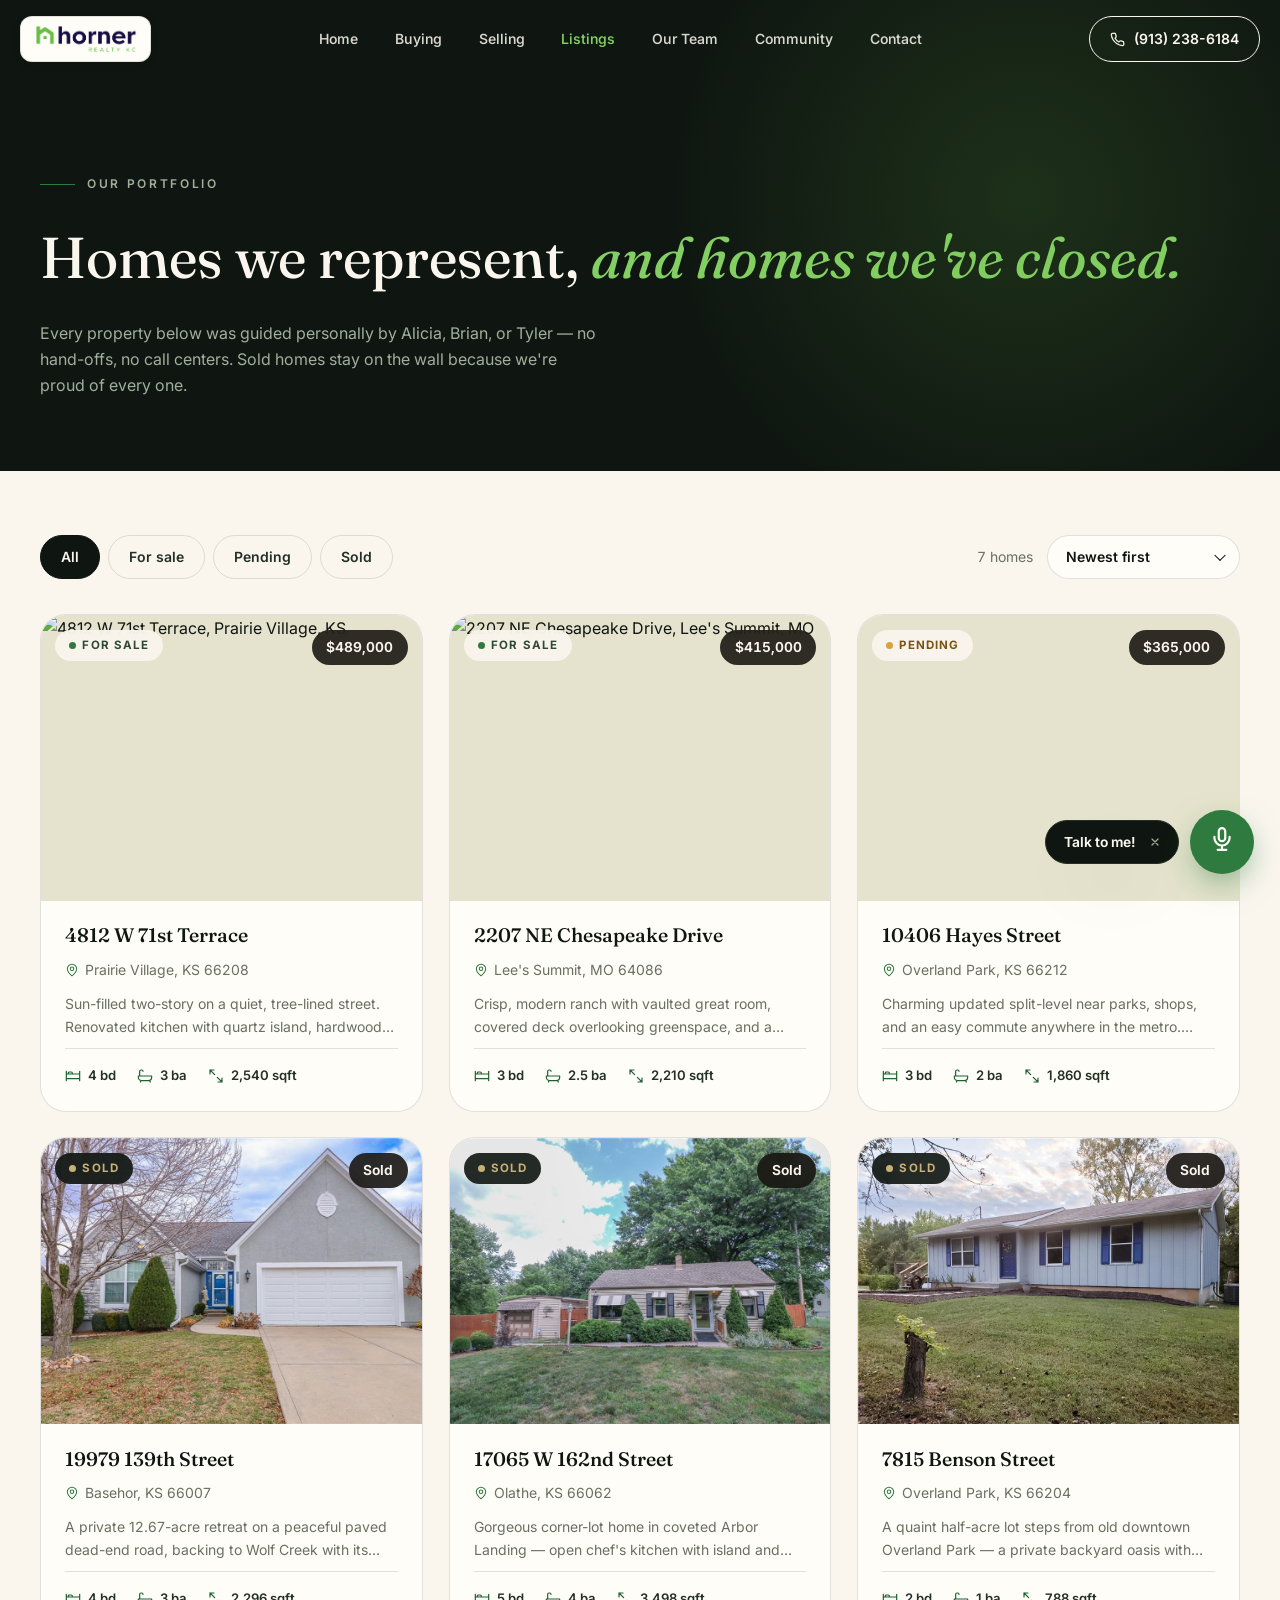
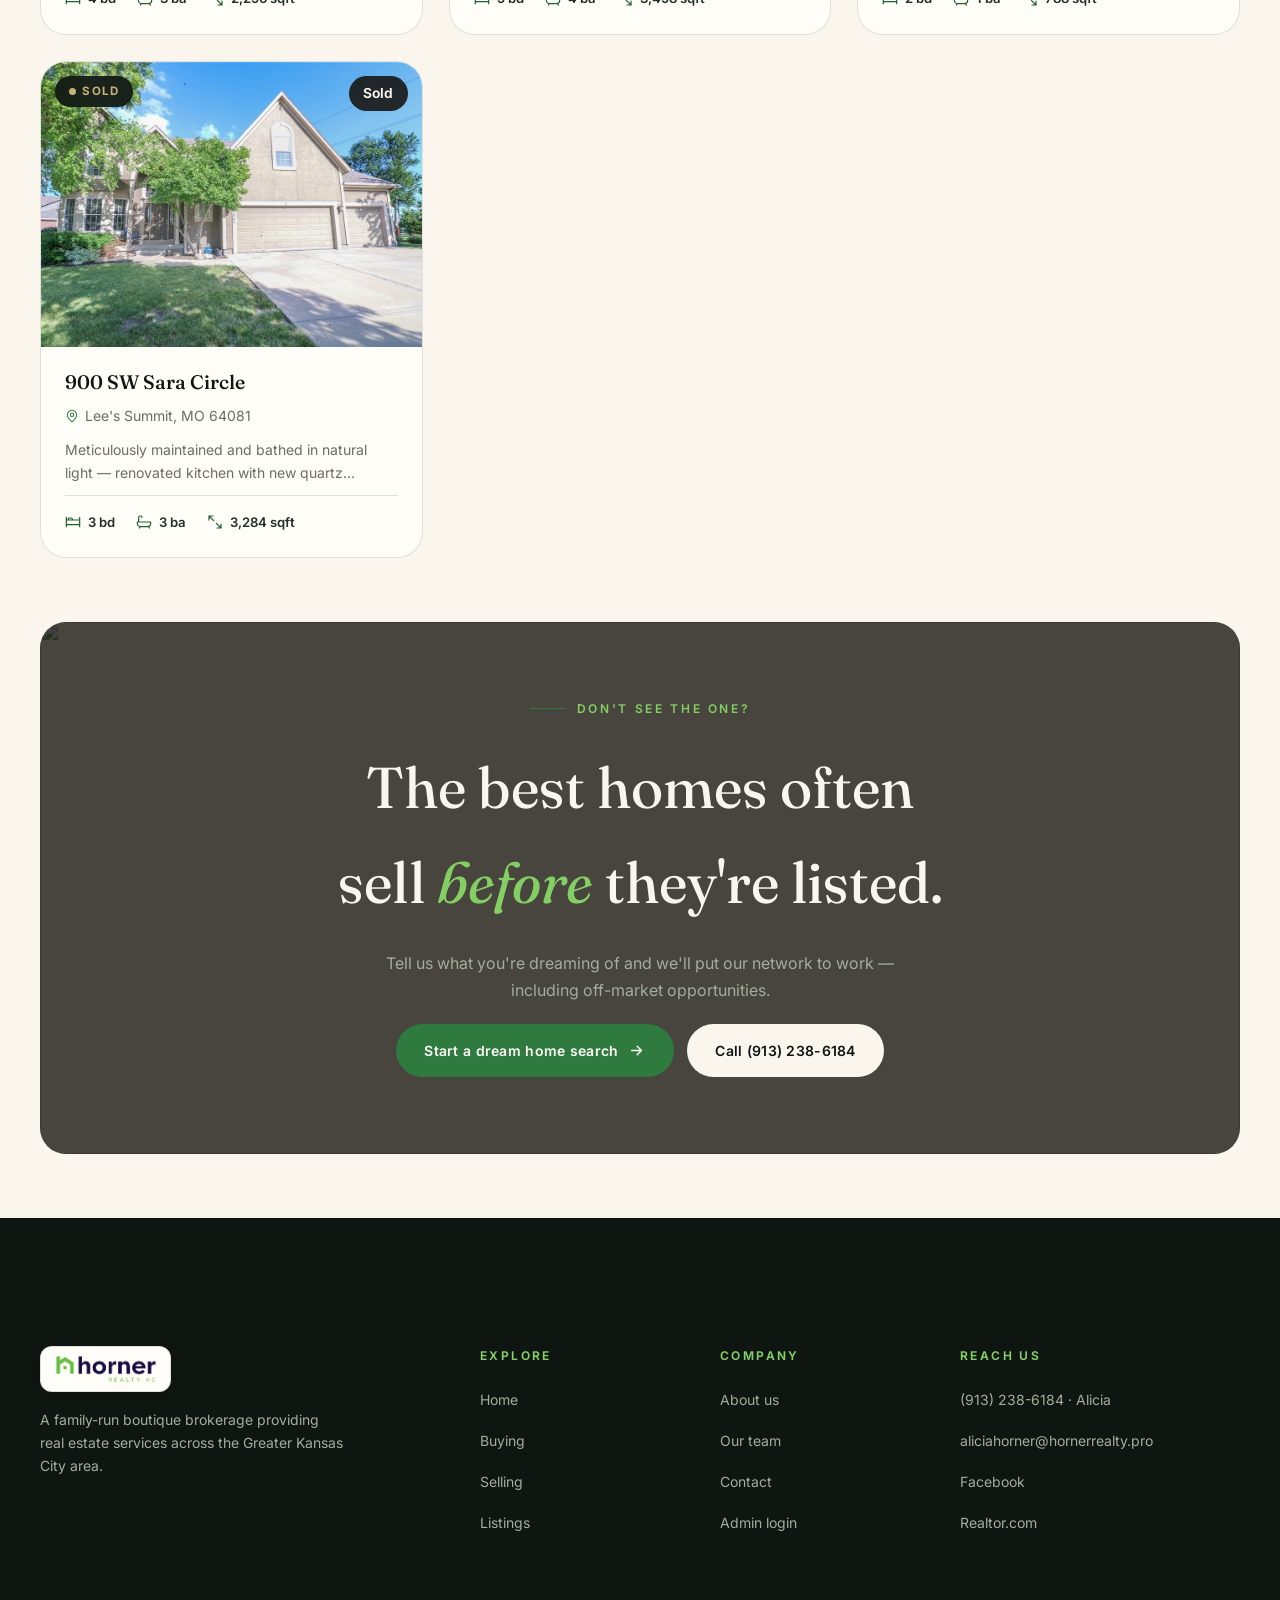
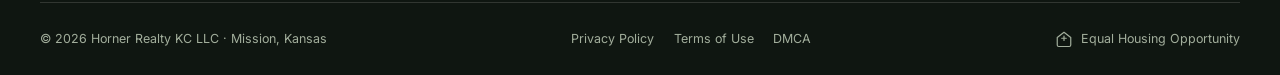
==== commit 31e75ccb: "Add Hazel voice agent widget (Vapi-ready) with bouncing Talk-to-me bubble Co-Authored-By: Claude Opu" ====
--- a/listings.html
+++ b/listings.html
@@ -9,6 +9,7 @@
   <link rel="preconnect" href="https://fonts.gstatic.com" crossorigin>
   <link href="https://fonts.googleapis.com/css2?family=Fraunces:ital,opsz,wght@0,9..144,300..700;1,9..144,300..700&family=Inter:wght@400;500;600;700&display=swap" rel="stylesheet">
   <link rel="stylesheet" href="css/style.css">
+  <link rel="stylesheet" href="css/agent.css">
   <link rel="icon" href="data:image/svg+xml,<svg xmlns='http://www.w3.org/2000/svg' viewBox='0 0 100 100'><rect width='100' height='100' rx='22' fill='%23180c44'/><path d='M50 20 80 46v34H59V62H41v18H20V46Z' fill='%2368bd45'/></svg>">
 </head>
 <body>
@@ -152,5 +153,7 @@
 
   <script src="js/data.js"></script>
   <script src="js/main.js"></script>
+  <script src="js/agent-config.js"></script>
+  <script src="js/agent.js" defer></script>
 </body>
 </html>
--- a/css/agent.css
+++ b/css/agent.css
@@ -0,0 +1,247 @@
+/* ============================================================
+   HORNER REALTY KC — Voice agent widget (bottom-right)
+   Loads after style.css; reuses the site's design tokens.
+   ============================================================ */
+
+.hra-root {
+  position: fixed;
+  right: clamp(1rem, 3vw, 1.6rem);
+  bottom: clamp(1rem, 3vw, 1.6rem);
+  z-index: 300;
+  display: flex;
+  flex-direction: column;
+  align-items: flex-end;
+  gap: 0.9rem;
+  font-family: var(--sans);
+}
+
+/* ---------- Floating button ---------- */
+.hra-fab-wrap { display: flex; align-items: center; gap: 0.75rem; }
+
+.hra-bubble {
+  display: inline-flex; align-items: center; gap: 0.55rem;
+  background: var(--ink);
+  color: var(--cream);
+  border: 1px solid var(--ink-3);
+  padding: 0.6rem 0.7rem 0.6rem 1.1rem;
+  border-radius: var(--radius-pill);
+  font-size: 0.86rem; font-weight: 650;
+  box-shadow: var(--shadow-lg);
+  animation: hraBubbleIn 0.5s var(--ease) both;
+  animation-delay: 1.6s;
+  white-space: nowrap;
+}
+.hra-bubble::after {
+  content: ""; position: absolute; right: 74px; bottom: 34px;
+}
+.hra-bubble .hra-bubble-x {
+  width: 22px; height: 22px;
+  display: grid; place-items: center;
+  border-radius: 50%;
+  color: var(--muted-on-ink);
+  transition: color 0.2s, background 0.2s;
+}
+.hra-bubble .hra-bubble-x:hover { color: var(--cream); background: rgba(250, 246, 238, 0.12); }
+.hra-bubble .hra-bubble-x svg { width: 12px; height: 12px; }
+@keyframes hraBubbleIn {
+  from { opacity: 0; transform: translateY(8px) scale(0.92); }
+  to { opacity: 1; transform: none; }
+}
+.hra-bubble.is-hidden { display: none; }
+
+.hra-fab {
+  position: relative;
+  width: 64px; height: 64px;
+  border-radius: 50%;
+  background: var(--green);
+  color: var(--white);
+  display: grid; place-items: center;
+  box-shadow: 0 12px 32px -6px rgba(46, 122, 63, 0.55);
+  cursor: pointer;
+  transition: transform 0.25s var(--ease), background 0.25s, box-shadow 0.25s;
+  animation: hraBounce 2.6s ease-in-out infinite;
+  animation-delay: 3s;
+  touch-action: manipulation;
+}
+.hra-fab:hover { background: var(--green-3); transform: scale(1.06); animation-play-state: paused; }
+.hra-fab:active { transform: scale(0.95); }
+.hra-fab svg { width: 26px; height: 26px; }
+.hra-fab .hra-ic-close { display: none; }
+.hra-root.is-open .hra-fab { animation: none; }
+.hra-root.is-open .hra-fab .hra-ic-mic { display: none; }
+.hra-root.is-open .hra-fab .hra-ic-close { display: block; }
+.hra-root.is-open .hra-bubble { display: none; }
+
+@keyframes hraBounce {
+  0%, 100% { transform: translateY(0); }
+  8% { transform: translateY(-9px); }
+  16% { transform: translateY(0); }
+  22% { transform: translateY(-4px); }
+  28% { transform: translateY(0); }
+}
+
+/* live-call ring + dot on the FAB */
+.hra-fab::before {
+  content: ""; position: absolute; inset: -5px;
+  border-radius: 50%;
+  border: 2px solid var(--green-2);
+  opacity: 0;
+  pointer-events: none;
+}
+.hra-root.is-live .hra-fab { animation: none; }
+.hra-root.is-live .hra-fab::before { animation: hraPulse 1.8s ease-out infinite; }
+.hra-root.is-live .hra-fab::after {
+  content: ""; position: absolute; top: 4px; right: 4px;
+  width: 12px; height: 12px; border-radius: 50%;
+  background: #e05c4a;
+  border: 2px solid var(--white);
+}
+@keyframes hraPulse {
+  from { transform: scale(1); opacity: 0.85; }
+  to { transform: scale(1.45); opacity: 0; }
+}
+
+/* ---------- Panel ---------- */
+.hra-panel {
+  width: min(370px, calc(100vw - 2rem));
+  background: var(--ink-2);
+  color: var(--cream);
+  border: 1px solid var(--line-on-ink);
+  border-radius: var(--radius-lg);
+  box-shadow: var(--shadow-lg);
+  overflow: hidden;
+  opacity: 0; visibility: hidden;
+  transform: translateY(14px) scale(0.98);
+  transform-origin: bottom right;
+  transition: opacity 0.3s var(--ease), transform 0.3s var(--ease), visibility 0.3s;
+}
+.hra-root.is-open .hra-panel { opacity: 1; visibility: visible; transform: none; }
+
+.hra-head {
+  display: flex; align-items: center; gap: 0.9rem;
+  padding: 1.2rem 1.3rem;
+  background: var(--ink);
+  border-bottom: 1px solid var(--line-on-ink);
+}
+.hra-avatar {
+  position: relative;
+  width: 52px; height: 52px; flex: none;
+  border-radius: 50%;
+  background: radial-gradient(circle at 32% 30%, #3f9a54, var(--green) 62%, var(--green-3));
+  display: grid; place-items: center;
+  color: var(--white);
+  border: 2px solid var(--green-2);
+}
+.hra-avatar svg { width: 22px; height: 22px; }
+.hra-avatar .hra-ring {
+  position: absolute; inset: -2px;
+  border-radius: 50%;
+  border: 2px solid var(--green-2);
+  opacity: 0;
+  transform: scale(1);
+  pointer-events: none;
+}
+.hra-root.is-live .hra-avatar .hra-ring { opacity: 0.9; transition: transform 0.08s linear; }
+.hra-head-name { display: flex; flex-direction: column; gap: 0.1rem; min-width: 0; }
+.hra-head-name strong { font-family: var(--serif); font-size: 1.15rem; font-weight: 520; color: var(--white); }
+.hra-head-name span { font-size: 0.72rem; letter-spacing: 0.1em; text-transform: uppercase; color: var(--muted-on-ink); }
+.hra-status {
+  margin-left: auto;
+  display: inline-flex; align-items: center; gap: 0.45rem;
+  font-size: 0.72rem; font-weight: 650;
+  color: var(--green-2);
+  white-space: nowrap;
+}
+.hra-status::before {
+  content: ""; width: 8px; height: 8px; border-radius: 50%;
+  background: currentColor;
+}
+.hra-root.is-live .hra-status::before { animation: hraBlink 1.2s ease-in-out infinite; }
+@keyframes hraBlink { 50% { opacity: 0.25; } }
+
+.hra-body { padding: 1.3rem; display: flex; flex-direction: column; gap: 1rem; }
+.hra-copy { font-size: 0.88rem; line-height: 1.55; color: var(--muted-on-ink); }
+.hra-copy strong { color: var(--cream); font-weight: 600; }
+
+.hra-chips { display: flex; flex-wrap: wrap; gap: 0.45rem; }
+.hra-chip {
+  font-size: 0.74rem; font-weight: 600;
+  color: var(--green-2);
+  background: rgba(104, 189, 69, 0.12);
+  border: 1px solid rgba(104, 189, 69, 0.3);
+  padding: 0.35rem 0.75rem;
+  border-radius: var(--radius-pill);
+}
+
+/* transcript (live) */
+.hra-transcript {
+  display: none;
+  flex-direction: column; gap: 0.5rem;
+  max-height: 132px; overflow-y: auto;
+  padding: 0.85rem 1rem;
+  background: rgba(250, 246, 238, 0.05);
+  border: 1px solid var(--line-on-ink);
+  border-radius: var(--radius-sm);
+  font-size: 0.84rem; line-height: 1.5;
+  scrollbar-width: thin;
+}
+.hra-root.is-live .hra-transcript { display: flex; }
+.hra-line-user { color: var(--muted-on-ink); font-style: italic; }
+.hra-line-agent { color: var(--cream); }
+.hra-line-agent b { color: var(--green-2); font-weight: 650; }
+
+.hra-note {
+  display: none;
+  font-size: 0.78rem; line-height: 1.5;
+  padding: 0.7rem 0.9rem;
+  border-radius: var(--radius-sm);
+  background: rgba(217, 162, 60, 0.12);
+  border: 1px solid rgba(217, 162, 60, 0.4);
+  color: #e3b35c;
+}
+.hra-note.is-visible { display: block; }
+.hra-note--error { background: rgba(180, 83, 58, 0.14); border-color: rgba(180, 83, 58, 0.5); color: #e8b3a4; }
+
+/* actions */
+.hra-actions { display: flex; gap: 0.6rem; }
+.hra-btn {
+  flex: 1;
+  display: inline-flex; align-items: center; justify-content: center; gap: 0.55rem;
+  min-height: 50px;
+  border-radius: var(--radius-pill);
+  font-size: 0.9rem; font-weight: 650;
+  cursor: pointer;
+  transition: background 0.25s, transform 0.2s var(--ease), border-color 0.25s, color 0.25s;
+  touch-action: manipulation;
+}
+.hra-btn:active { transform: scale(0.97); }
+.hra-btn svg { width: 17px; height: 17px; }
+.hra-btn--start { background: var(--green); color: var(--white); }
+.hra-btn--start:hover { background: var(--green-3); }
+.hra-btn--start[disabled] { opacity: 0.6; cursor: wait; }
+.hra-btn--mute {
+  flex: 0 0 auto; width: 50px;
+  border: 1px solid var(--line-on-ink); color: var(--cream); background: transparent;
+}
+.hra-btn--mute:hover { border-color: var(--green-2); color: var(--green-2); }
+.hra-btn--mute.is-muted { background: rgba(180, 83, 58, 0.16); border-color: rgba(180, 83, 58, 0.5); color: #e8b3a4; }
+.hra-btn--end { background: #a44634; color: #ffe9e2; }
+.hra-btn--end:hover { background: #8d3a2a; }
+.hra-live-only { display: none; }
+.hra-idle-only { display: flex; }
+.hra-root.is-live .hra-live-only { display: inline-flex; }
+.hra-root.is-live .hra-idle-only { display: none; }
+
+.hra-foot {
+  padding: 0.7rem 1.3rem;
+  border-top: 1px solid var(--line-on-ink);
+  font-size: 0.68rem; letter-spacing: 0.06em; text-transform: uppercase;
+  color: var(--muted-on-ink);
+  display: flex; justify-content: space-between; align-items: center;
+}
+
+@media (prefers-reduced-motion: reduce) {
+  .hra-fab { animation: none; }
+  .hra-fab::before { animation: none; }
+  .hra-bubble { animation: none; }
+}
